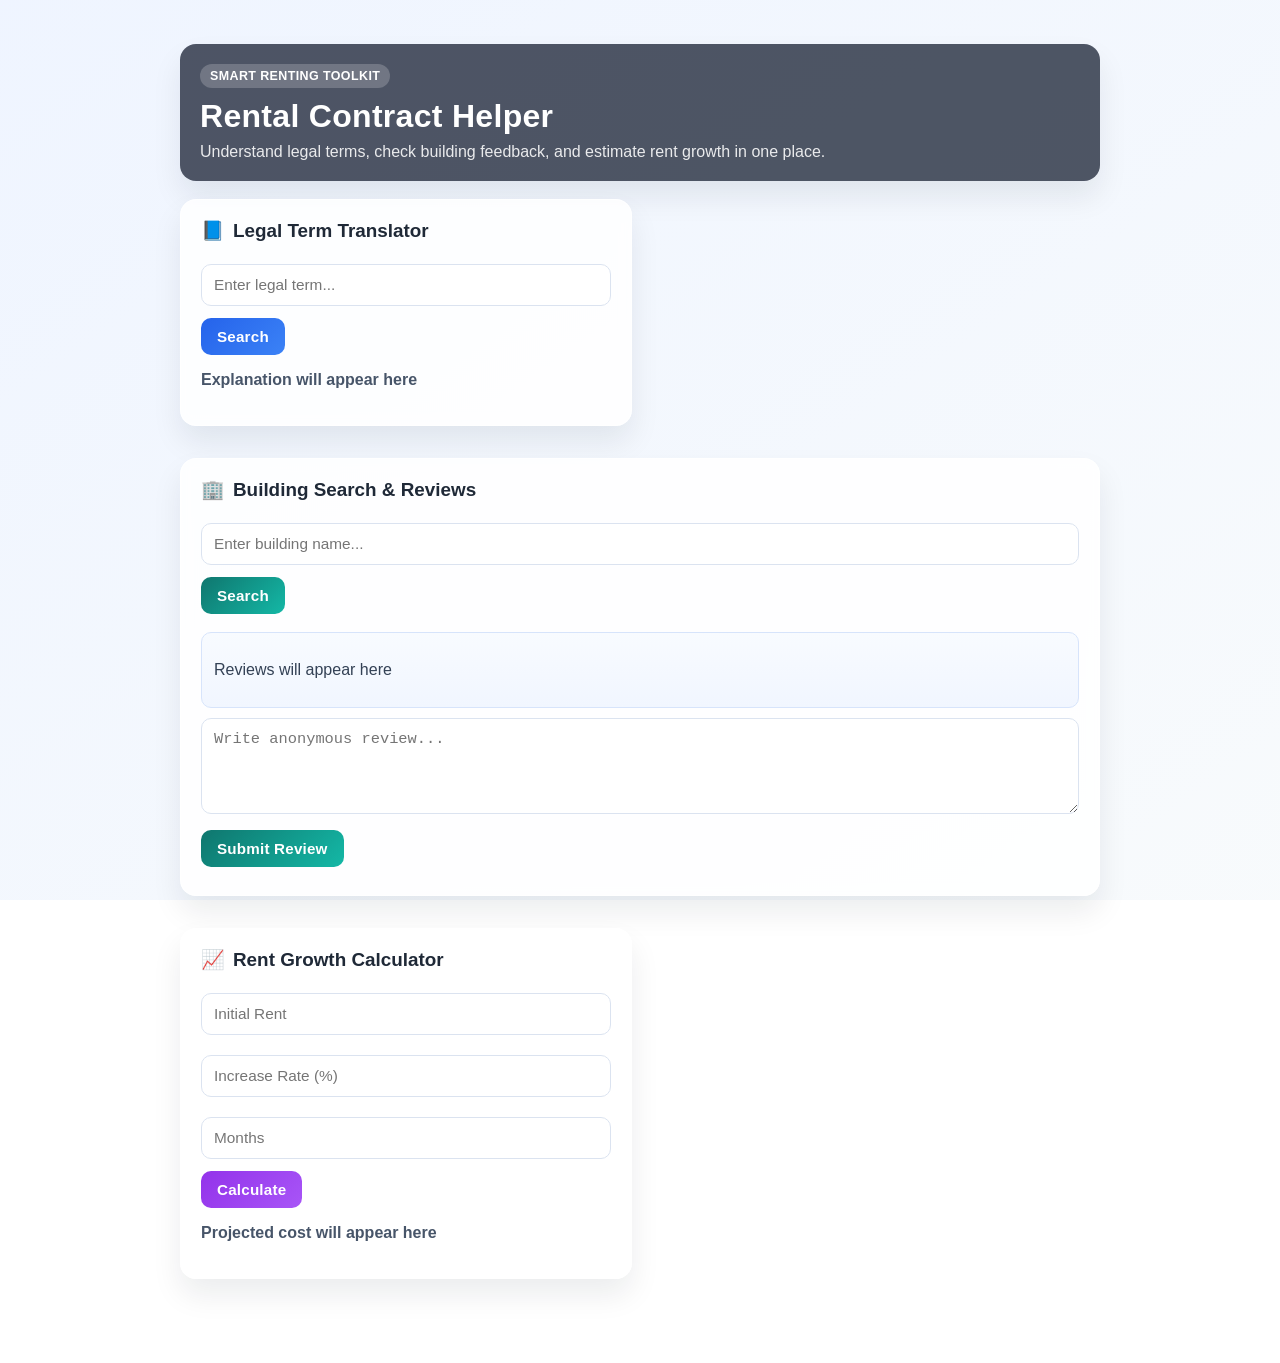
==== index.html @ ab66ba32 "first commit" ====
<!DOCTYPE html>
<html lang="en">
<head>
    <meta charset="UTF-8">
    <meta name="viewport" content="width=device-width, initial-scale=1.0">
    <title>Rental Contract Helper</title>
    <link rel="stylesheet" href="style.css">
</head>
<body>

<div class="container">
    <header class="hero">
        <p class="hero-badge">Smart Renting Toolkit</p>
        <h1>Rental Contract Helper</h1>
        <p class="hero-subtitle">Understand legal terms, check building feedback, and estimate rent growth in one place.</p>
    </header>

    <main class="dashboard-grid">

    <!-- Legal Translator -->
    <section class="card card-legal">
        <h2>Legal Term Translator</h2>
        <input type="text" placeholder="Enter legal term..." id="legalInput">
        <button class="btn btn-legal">Search</button>
        <p class="result">Explanation will appear here</p>
    </section>

    <!-- Building Search -->
    <section class="card card-building">
        <h2>Building Search & Reviews</h2>
        <input type="text" placeholder="Enter building name...">
        <button class="btn btn-building">Search</button>

        <div class="reviews">
            <p>Reviews will appear here</p>
        </div>

        <textarea placeholder="Write anonymous review..."></textarea>
        <button class="btn btn-building">Submit Review</button>
    </section>

    <!-- Rent Calculator -->
    <section class="card card-rent">
        <h2>Rent Growth Calculator</h2>
        <input type="number" placeholder="Initial Rent">
        <input type="number" placeholder="Increase Rate (%)">
        <input type="number" placeholder="Months">
        <button class="btn btn-rent">Calculate</button>

        <p class="result">Projected cost will appear here</p>
    </section>
    </main>
</div>

<script src="script.js"></script>
</body>
</html>
---- style.css ----
:root {
    --bg-start: #eef4ff;
    --bg-end: #f7fafc;
    --card-bg: rgba(255, 255, 255, 0.85);
    --text-main: #1f2937;
    --text-muted: #475569;
    --primary: #2563eb;
    --primary-dark: #1d4ed8;
    --border: #dbe3f0;
    --shadow: 0 16px 30px rgba(15, 23, 42, 0.08);
}

* {
    box-sizing: border-box;
}

body {
    margin: 0;
    font-family: "Inter", "Segoe UI", Roboto, Arial, sans-serif;
    color: var(--text-main);
    background-image:
        linear-gradient(to bottom right, rgba(238, 244, 255, 0.94), rgba(247, 250, 252, 0.9)),
        url("house-background.jpg");
    background-size: cover;
    background-position: center;
    background-attachment: fixed;
}

.container {
    max-width: 960px;
    margin: 44px auto;
    padding: 0 20px 24px;
}

.hero {
    margin-bottom: 18px;
    padding: 20px;
    border-radius: 16px;
    background: rgba(15, 23, 42, 0.72);
    color: #ffffff;
    box-shadow: var(--shadow);
}

.hero-badge {
    display: inline-block;
    margin: 0 0 10px;
    padding: 5px 10px;
    border-radius: 999px;
    background: rgba(255, 255, 255, 0.2);
    font-size: 0.78rem;
    font-weight: 600;
    letter-spacing: 0.4px;
    text-transform: uppercase;
}

h1 {
    margin: 0 0 8px;
    font-size: clamp(1.8rem, 2.5vw, 2.4rem);
    letter-spacing: 0.3px;
}

.hero-subtitle {
    margin: 0;
    max-width: 680px;
    color: rgba(255, 255, 255, 0.88);
}

h2 {
    margin: 0 0 12px;
    font-size: 1.18rem;
}

.dashboard-grid {
    display: grid;
    grid-template-columns: repeat(2, minmax(0, 1fr));
    gap: 16px;
}

.card {
    background: var(--card-bg);
    backdrop-filter: blur(6px);
    border: 1px solid rgba(255, 255, 255, 0.7);
    border-radius: 16px;
    box-shadow: var(--shadow);
    padding: 20px;
    margin-bottom: 16px;
}

.card:nth-child(2) {
    grid-column: 1 / -1;
}

.card h2::before {
    margin-right: 8px;
}

.card-legal h2::before {
    content: "📘";
}

.card-building h2::before {
    content: "🏢";
}

.card-rent h2::before {
    content: "📈";
}

input,
textarea {
    width: 100%;
    margin: 10px 0;
    padding: 11px 12px;
    border-radius: 10px;
    border: 1px solid var(--border);
    background: #ffffff;
    color: var(--text-main);
    font-size: 0.96rem;
    transition: border-color 0.2s ease, box-shadow 0.2s ease;
}

input:focus,
textarea:focus {
    outline: none;
    border-color: #8ab4ff;
    box-shadow: 0 0 0 4px rgba(37, 99, 235, 0.12);
}

textarea {
    min-height: 96px;
    resize: vertical;
}

button {
    border: none;
    border-radius: 10px;
    background: linear-gradient(135deg, var(--primary), #3b82f6);
    color: #ffffff;
    font-size: 0.95rem;
    font-weight: 600;
    letter-spacing: 0.2px;
    padding: 10px 16px;
    margin: 2px 0 8px;
    cursor: pointer;
    transition: transform 0.15s ease, box-shadow 0.2s ease, background 0.2s ease;
}

button:hover {
    background: linear-gradient(135deg, var(--primary-dark), #2563eb);
    box-shadow: 0 8px 18px rgba(37, 99, 235, 0.25);
    transform: translateY(-1px);
}

button:active {
    transform: translateY(0);
}

.btn-legal {
    background: linear-gradient(135deg, #2563eb, #3b82f6);
}

.btn-building {
    background: linear-gradient(135deg, #0f766e, #14b8a6);
}

.btn-rent {
    background: linear-gradient(135deg, #9333ea, #a855f7);
}

.btn-legal:hover {
    background: linear-gradient(135deg, #1d4ed8, #2563eb);
}

.btn-building:hover {
    background: linear-gradient(135deg, #0f766e, #0d9488);
}

.btn-rent:hover {
    background: linear-gradient(135deg, #7e22ce, #9333ea);
}

.result {
    margin-top: 8px;
    color: var(--text-muted);
    font-weight: 600;
}

.reviews {
    margin-top: 10px;
    border: 1px solid #d7e4fb;
    background: linear-gradient(180deg, #f8fbff, #f1f6ff);
    border-radius: 10px;
    padding: 12px;
    color: #334155;
}

@media (max-width: 640px) {
    .container {
        margin: 28px auto;
        padding: 0 14px 18px;
    }

    .hero {
        padding: 16px;
    }

    .dashboard-grid {
        grid-template-columns: 1fr;
    }

    .card:nth-child(2) {
        grid-column: auto;
    }

    .card {
        padding: 16px;
    }

    button {
        width: 100%;
    }
}
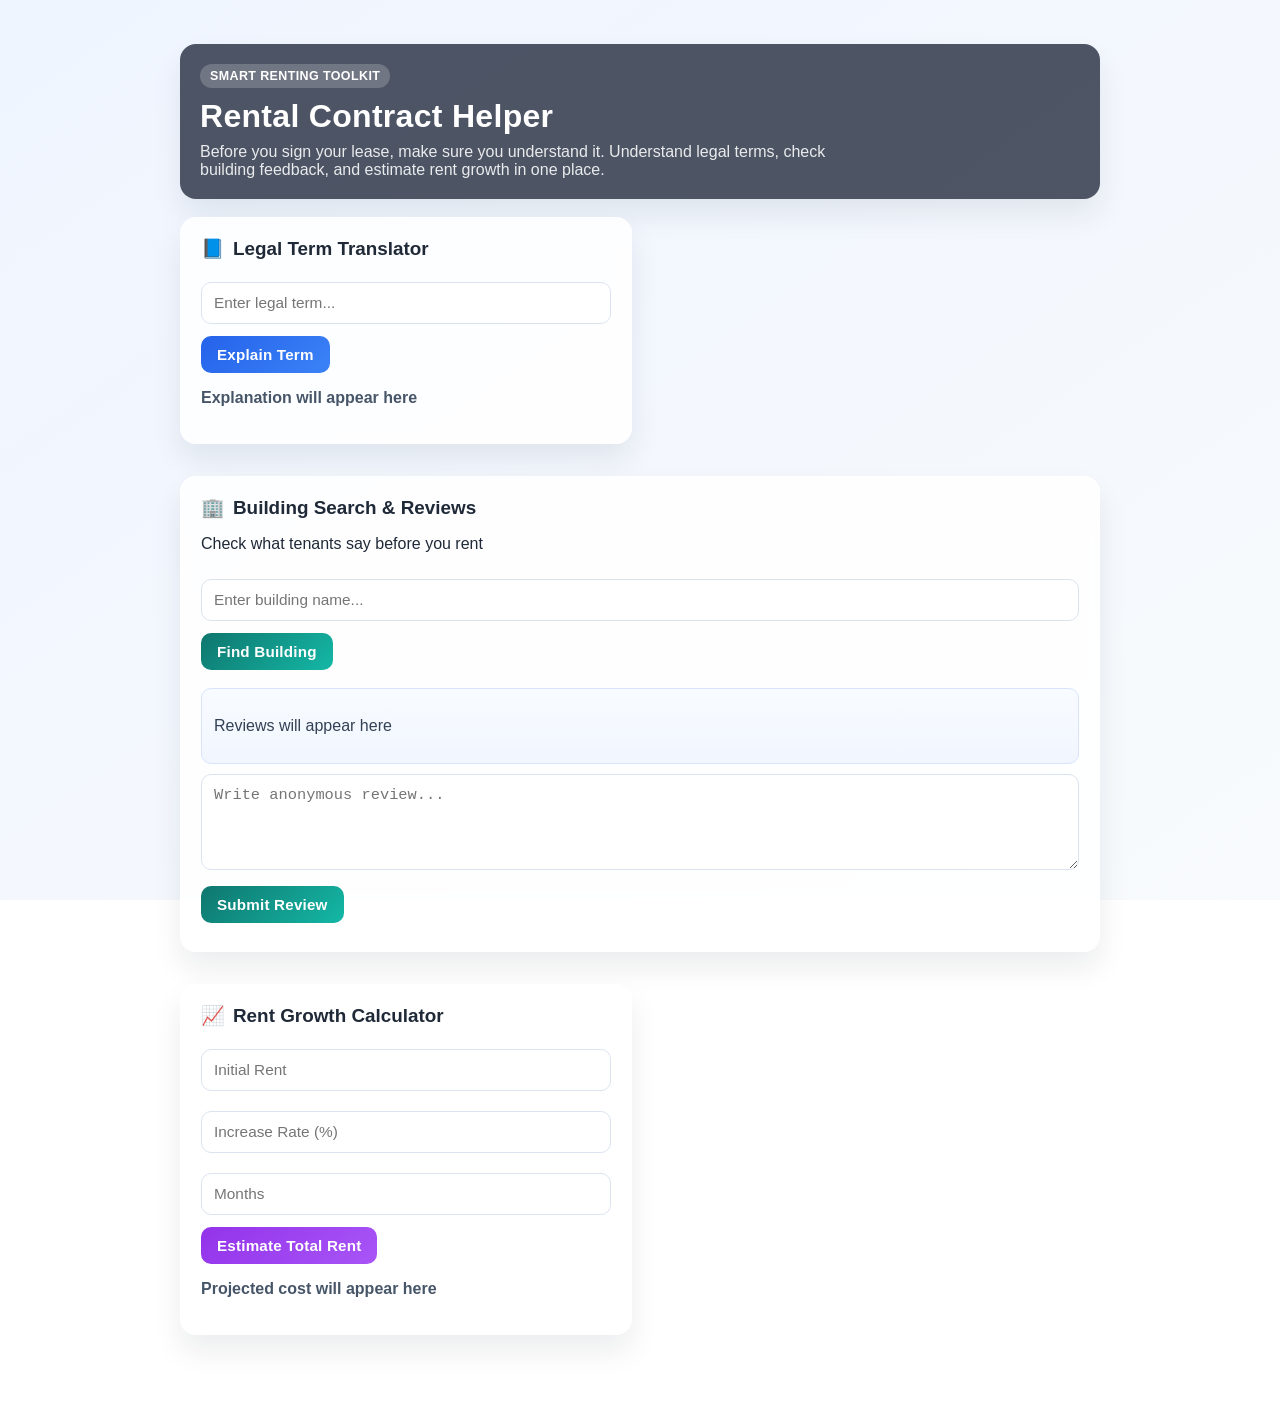
==== commit 867ca535: "Update index.html" ====
--- a/index.html
+++ b/index.html
@@ -12,7 +12,7 @@
     <header class="hero">
         <p class="hero-badge">Smart Renting Toolkit</p>
         <h1>Rental Contract Helper</h1>
-        <p class="hero-subtitle">Understand legal terms, check building feedback, and estimate rent growth in one place.</p>
+        <p class="hero-subtitle">Before you sign your lease, make sure you understand it. Understand legal terms, check building feedback, and estimate rent growth in one place.</p>
     </header>
 
     <main class="dashboard-grid">
@@ -21,15 +21,17 @@
     <section class="card card-legal">
         <h2>Legal Term Translator</h2>
         <input type="text" placeholder="Enter legal term..." id="legalInput">
-        <button class="btn btn-legal">Search</button>
+        <button class="btn btn-legal">Explain Term</button>
         <p class="result">Explanation will appear here</p>
     </section>
 
     <!-- Building Search -->
     <section class="card card-building">
         <h2>Building Search & Reviews</h2>
+        <p class="helper-text">Check what tenants say before you rent</p>
+
         <input type="text" placeholder="Enter building name...">
-        <button class="btn btn-building">Search</button>
+        <button class="btn btn-building">Find Building</button>
 
         <div class="reviews">
             <p>Reviews will appear here</p>
@@ -45,7 +47,7 @@
         <input type="number" placeholder="Initial Rent">
         <input type="number" placeholder="Increase Rate (%)">
         <input type="number" placeholder="Months">
-        <button class="btn btn-rent">Calculate</button>
+        <button class="btn btn-rent">Estimate Total Rent</button>
 
         <p class="result">Projected cost will appear here</p>
     </section>
@@ -54,4 +56,4 @@
 
 <script src="script.js"></script>
 </body>
-</html>+</html>
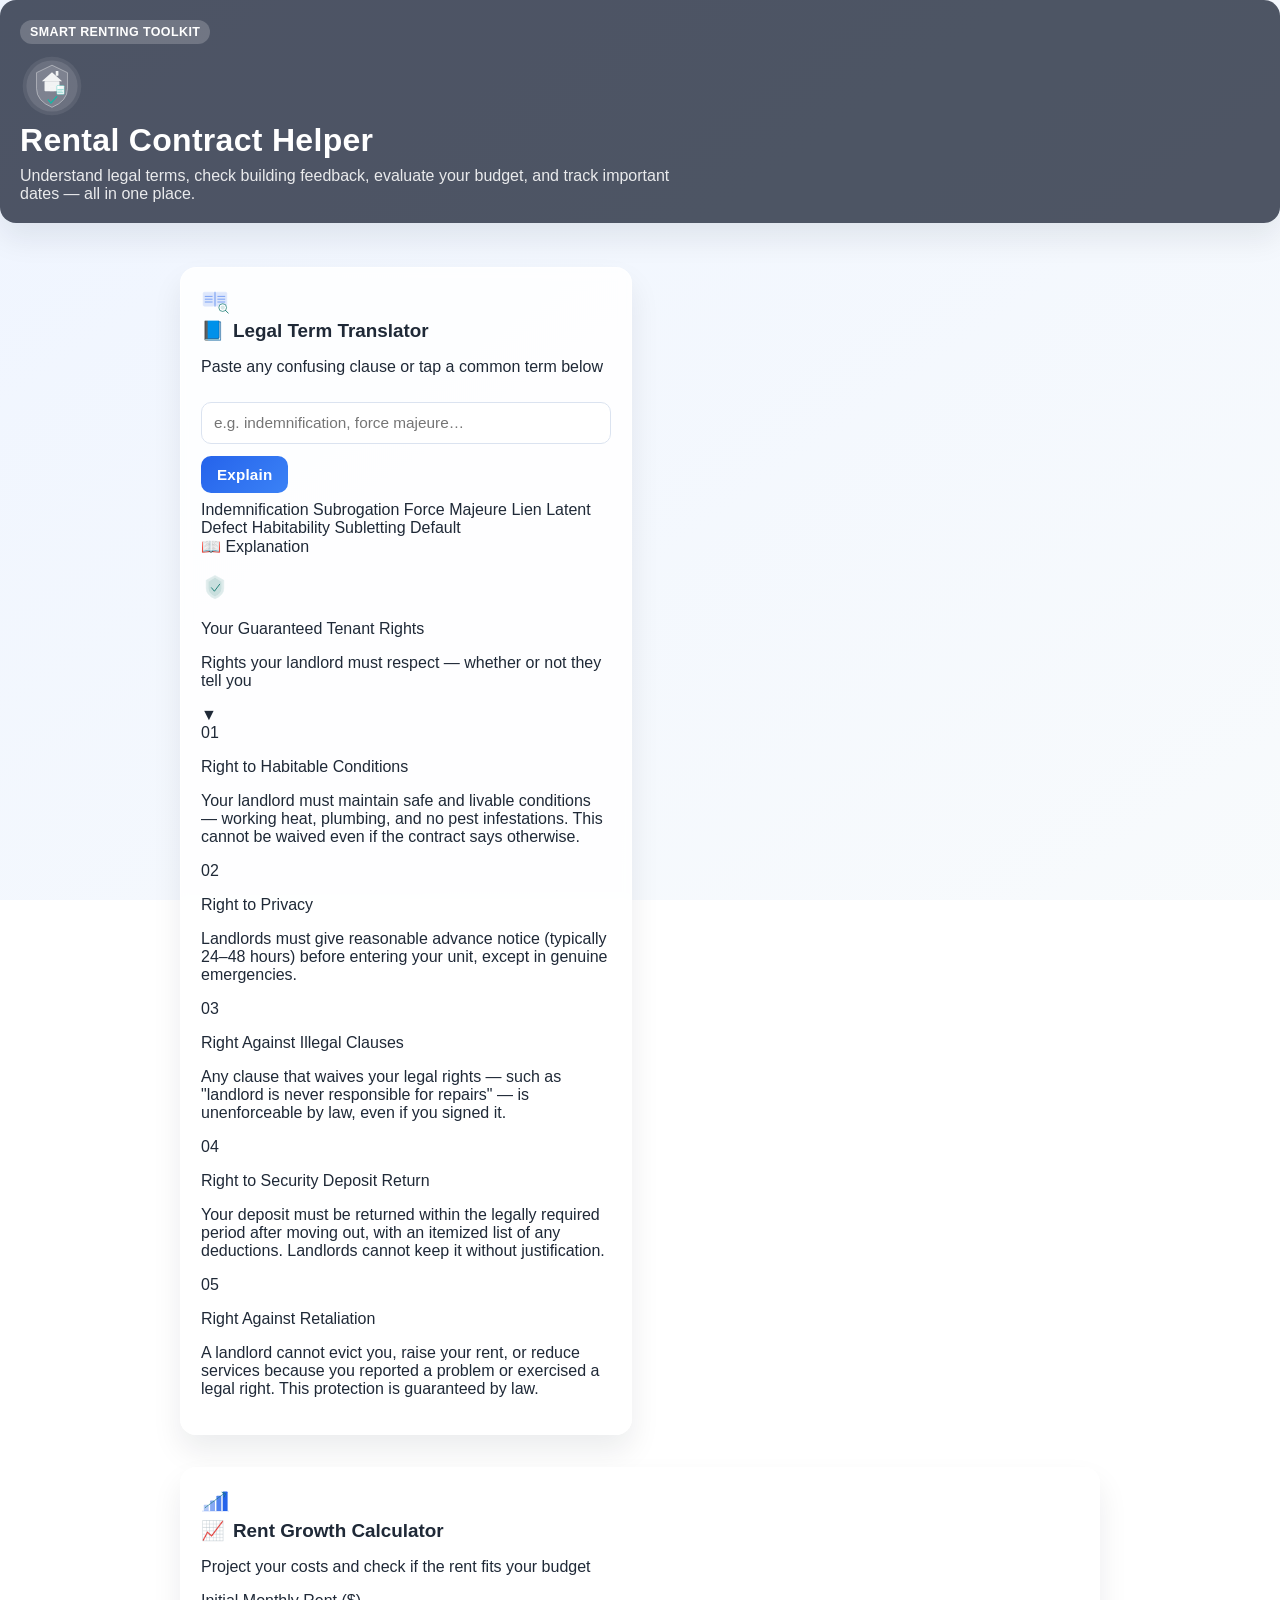
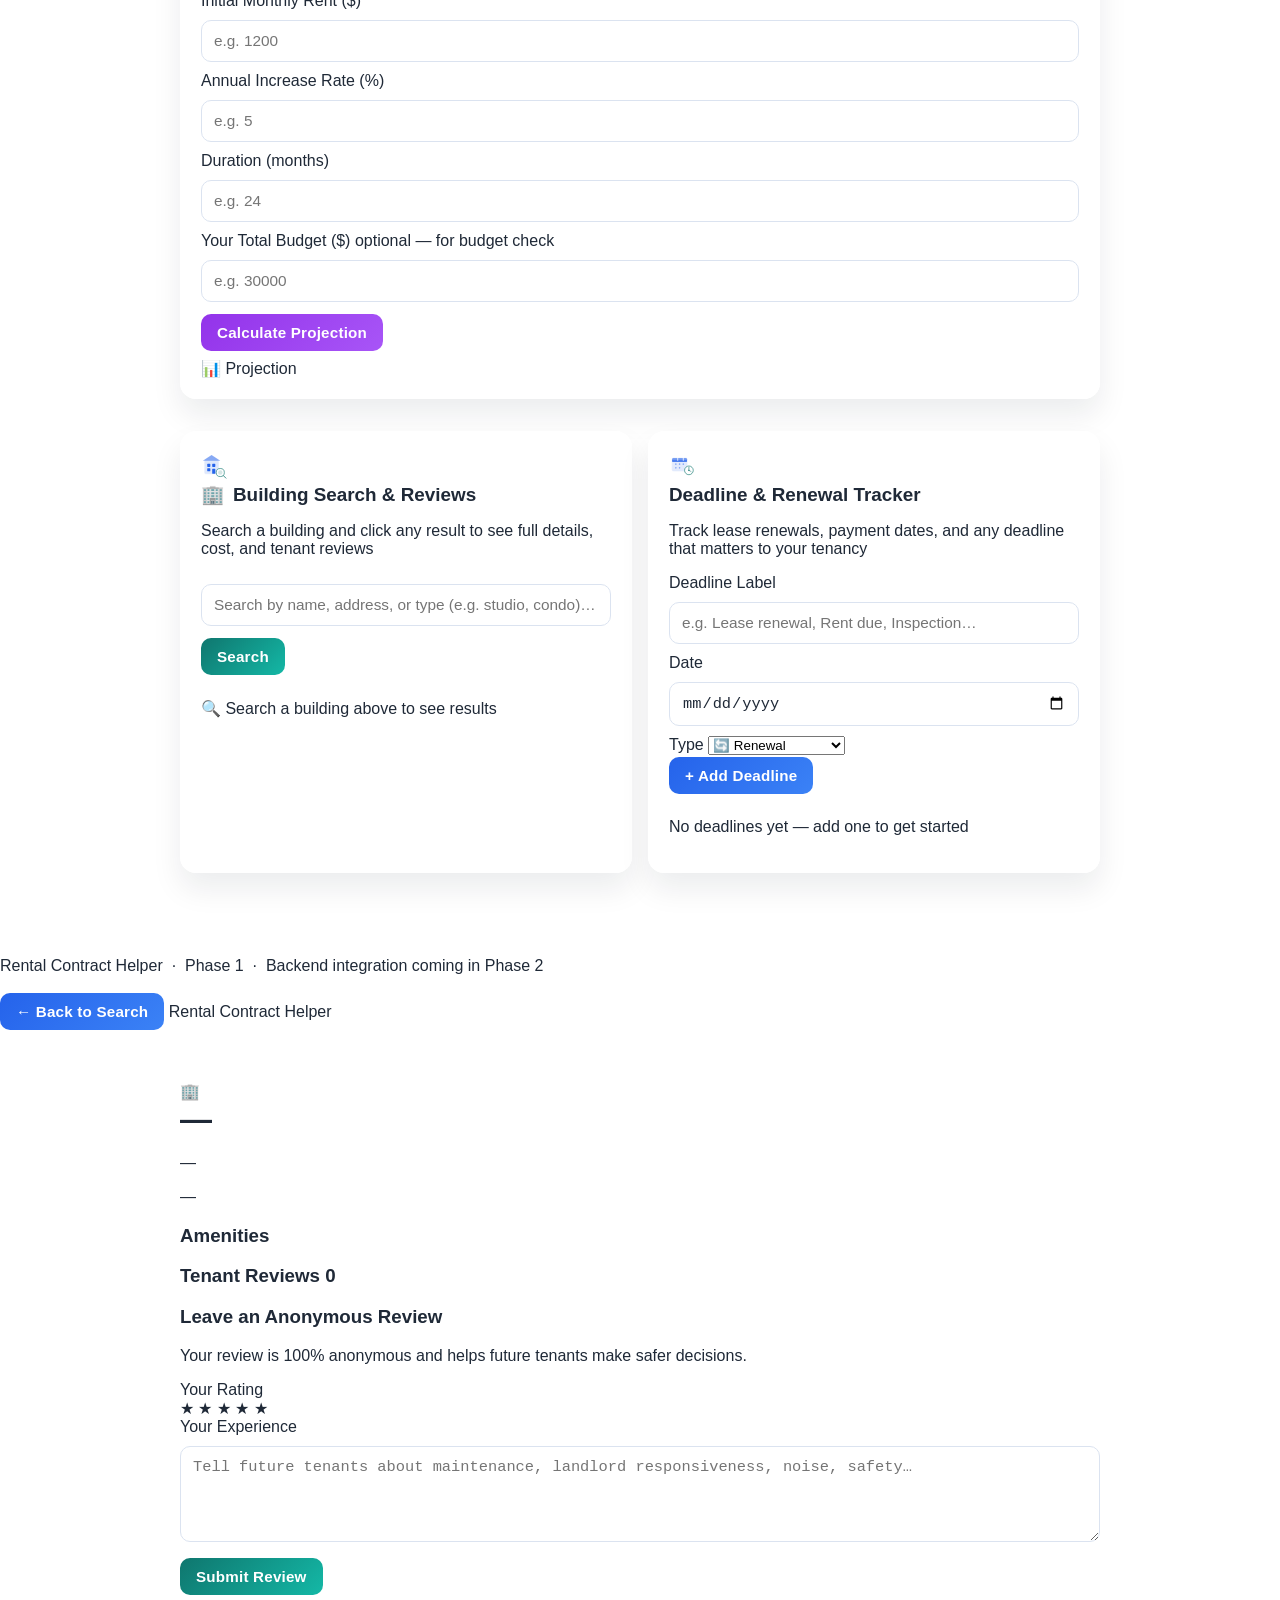
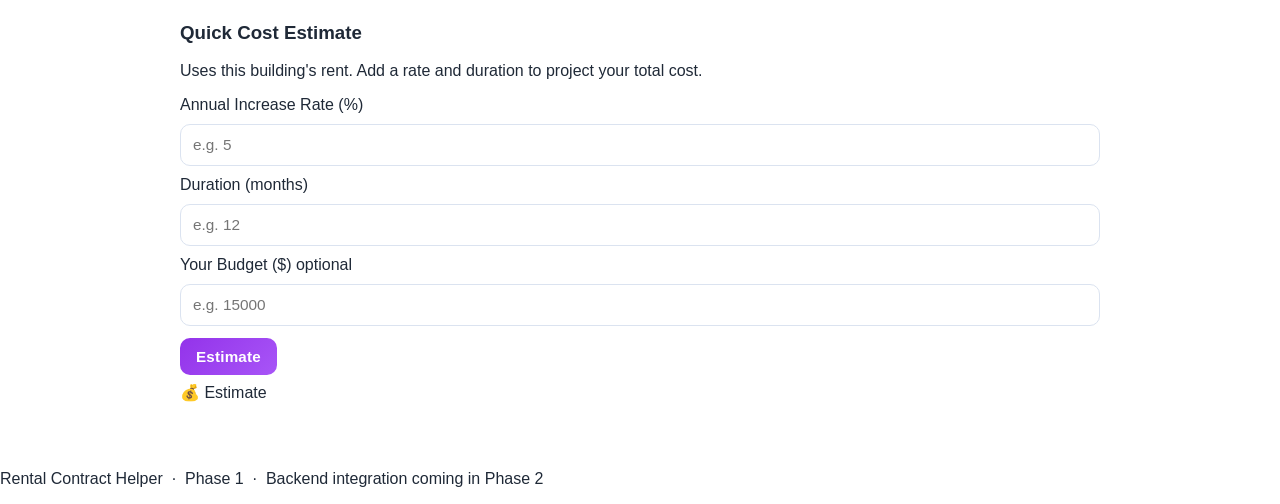
==== commit 23518ae6: "Update index.html" ====
--- a/index.html
+++ b/index.html
@@ -4,54 +4,331 @@
     <meta charset="UTF-8">
     <meta name="viewport" content="width=device-width, initial-scale=1.0">
     <title>Rental Contract Helper</title>
+    <link rel="preconnect" href="https://fonts.googleapis.com">
+    <link href="https://fonts.googleapis.com/css2?family=DM+Sans:opsz,wght@9..40,400;9..40,500;9..40,600&family=Lora:wght@600&display=swap" rel="stylesheet">
     <link rel="stylesheet" href="style.css">
 </head>
 <body>
 
-<div class="container">
-    <header class="hero">
-        <p class="hero-badge">Smart Renting Toolkit</p>
-        <h1>Rental Contract Helper</h1>
-        <p class="hero-subtitle">Before you sign your lease, make sure you understand it. Understand legal terms, check building feedback, and estimate rent growth in one place.</p>
-    </header>
-
-    <main class="dashboard-grid">
-
-    <!-- Legal Translator -->
-    <section class="card card-legal">
-        <h2>Legal Term Translator</h2>
-        <input type="text" placeholder="Enter legal term..." id="legalInput">
-        <button class="btn btn-legal">Explain Term</button>
-        <p class="result">Explanation will appear here</p>
-    </section>
-
-    <!-- Building Search -->
-    <section class="card card-building">
-        <h2>Building Search & Reviews</h2>
-        <p class="helper-text">Check what tenants say before you rent</p>
-
-        <input type="text" placeholder="Enter building name...">
-        <button class="btn btn-building">Find Building</button>
-
-        <div class="reviews">
-            <p>Reviews will appear here</p>
+<!-- ══════════════════════════════════════════
+     PAGE: DASHBOARD
+══════════════════════════════════════════ -->
+<div id="page-dashboard" class="page active">
+
+   <header class="hero">
+    <div class="hero-inner">
+        <span class="hero-badge">Smart Renting Toolkit</span>
+        <div class="hero-title-row">
+            <svg width="64" height="64" viewBox="-120 -120 240 240" fill="none" xmlns="http://www.w3.org/2000/svg">
+                <circle cx="0" cy="0" r="110" fill="white" opacity="0.08"/>
+                <circle cx="0" cy="0" r="96" fill="white" opacity="0.10"/>
+                <path d="M0,-78 L58,-50 L58,10 Q58,56 0,80 Q-58,56 -58,10 L-58,-50 Z" fill="white" opacity="0.12"/>
+                <path d="M0,-78 L58,-50 L58,10 Q58,56 0,80 Q-58,56 -58,10 L-58,-50 Z" fill="none" stroke="white" stroke-width="2.5" stroke-linejoin="round" opacity="0.6"/>
+                <polygon points="0,-52 38,-18 -38,-18" fill="white" opacity="0.9"/>
+                <rect x="14" y="-56" width="10" height="18" rx="2" fill="white" opacity="0.9"/>
+                <rect x="-28" y="-18" width="56" height="38" rx="3" fill="white" opacity="0.9"/>
+                <rect x="-9" y="2" width="18" height="18" rx="3" fill="none" stroke="rgba(255,255,255,0.4)" stroke-width="1.5"/>
+                <g transform="translate(18,-2)">
+                    <rect x="0" y="0" width="28" height="34" rx="3" fill="white" opacity="0.95"/>
+                    <rect x="0" y="0" width="28" height="34" rx="3" fill="none" stroke="rgba(20,184,166,0.8)" stroke-width="1.5"/>
+                    <line x1="4" y1="15" x2="24" y2="15" stroke="#14b8a6" stroke-width="1.5" stroke-linecap="round"/>
+                    <line x1="4" y1="21" x2="20" y2="21" stroke="#14b8a6" stroke-width="1.5" stroke-linecap="round"/>
+                    <line x1="4" y1="27" x2="22" y2="27" stroke="#14b8a6" stroke-width="1.5" stroke-linecap="round"/>
+                </g>
+                <path d="M-14,52 L-4,64 L18,40" fill="none" stroke="#14b8a6" stroke-width="5" stroke-linecap="round" stroke-linejoin="round"/>
+            </svg>
+            <h1>Rental Contract Helper</h1>
         </div>
-
-        <textarea placeholder="Write anonymous review..."></textarea>
-        <button class="btn btn-building">Submit Review</button>
-    </section>
-
-    <!-- Rent Calculator -->
-    <section class="card card-rent">
-        <h2>Rent Growth Calculator</h2>
-        <input type="number" placeholder="Initial Rent">
-        <input type="number" placeholder="Increase Rate (%)">
-        <input type="number" placeholder="Months">
-        <button class="btn btn-rent">Estimate Total Rent</button>
-
-        <p class="result">Projected cost will appear here</p>
-    </section>
+        <p class="hero-subtitle">Understand legal terms, check building feedback, evaluate your budget, and track important dates — all in one place.</p>
+    </div>
+</header>
+
+    <main class="container">
+        <div class="dashboard-grid">
+
+            <!-- ── 1. Legal Translator ── -->
+            <section class="card card-legal">
+                <div class="card-header">
+                    <span class="card-icon"><svg width="28" height="28" viewBox="-40 -40 80 80" fill="none" xmlns="http://www.w3.org/2000/svg"><rect x="-34" y="-28" width="32" height="40" rx="4" fill="#2563eb" opacity="0.15" stroke="#2563eb" stroke-width="1.5"/><rect x="2" y="-28" width="32" height="40" rx="4" fill="#2563eb" opacity="0.15" stroke="#2563eb" stroke-width="1.5"/><line x1="0" y1="-28" x2="0" y2="12" stroke="#2563eb" stroke-width="2" stroke-linecap="round"/><line x1="-28" y1="-16" x2="-8" y2="-16" stroke="#2563eb" stroke-width="1.5" stroke-linecap="round"/><line x1="-28" y1="-8" x2="-8" y2="-8" stroke="#2563eb" stroke-width="1.5" stroke-linecap="round"/><line x1="-28" y1="0" x2="-8" y2="0" stroke="#2563eb" stroke-width="1.5" stroke-linecap="round"/><line x1="8" y1="-16" x2="28" y2="-16" stroke="#2563eb" stroke-width="1.5" stroke-linecap="round"/><line x1="8" y1="-8" x2="28" y2="-8" stroke="#2563eb" stroke-width="1.5" stroke-linecap="round"/><line x1="8" y1="0" x2="28" y2="0" stroke="#2563eb" stroke-width="1.5" stroke-linecap="round"/><circle cx="22" cy="16" r="11" fill="white" stroke="#0f766e" stroke-width="2"/><circle cx="22" cy="16" r="6" fill="#0f766e" opacity="0.18"/><line x1="30" y1="24" x2="38" y2="32" stroke="#0f766e" stroke-width="2.5" stroke-linecap="round"/></svg></span>
+                    <div>
+                        <h2>Legal Term Translator</h2>
+                        <p class="card-desc">Paste any confusing clause or tap a common term below</p>
+                    </div>
+                </div>
+                <div class="input-row">
+                    <input type="text" id="legalInput" placeholder="e.g. indemnification, force majeure…"
+                           onkeydown="if(event.key==='Enter') explainTerm()">
+                    <button class="btn btn-legal" onclick="explainTerm()">Explain</button>
+                </div>
+                <div class="quick-terms">
+                    <span class="tag" onclick="quickTerm('indemnification')">Indemnification</span>
+                    <span class="tag" onclick="quickTerm('subrogation')">Subrogation</span>
+                    <span class="tag" onclick="quickTerm('force majeure')">Force Majeure</span>
+                    <span class="tag" onclick="quickTerm('lien')">Lien</span>
+                    <span class="tag" onclick="quickTerm('latent defect')">Latent Defect</span>
+                    <span class="tag" onclick="quickTerm('habitability')">Habitability</span>
+                    <span class="tag" onclick="quickTerm('subletting')">Subletting</span>
+                    <span class="tag" onclick="quickTerm('default')">Default</span>
+                </div>
+                <div class="result-box hidden" id="legalResult">
+                    <span class="result-label">📖 Explanation</span>
+                    <p id="legalText"></p>
+                </div>
+
+                <!-- Tenant Rights panel -->
+                <div class="rights-banner">
+                    <div class="rights-banner-top" onclick="toggleRights()">
+                       <span class="rights-icon"><svg width="28" height="28" viewBox="-40 -48 80 96" fill="none" xmlns="http://www.w3.org/2000/svg"><path d="M0,-36 L30,-20 L30,8 Q30,32 0,44 Q-30,32 -30,8 L-30,-20 Z" fill="#0f766e" opacity="0.13" stroke="#0f766e" stroke-width="2" stroke-linejoin="round"/><path d="M0,-28 L22,-15 L22,8 Q22,26 0,36 Q-22,26 -22,8 L-22,-15 Z" fill="#0f766e" opacity="0.10"/><path d="M-12,6 L-2,18 L16,-6" fill="none" stroke="#0f766e" stroke-width="3" stroke-linecap="round" stroke-linejoin="round"/></svg></span>
+                        <div>
+                            <p class="rights-title">Your Guaranteed Tenant Rights</p>
+                            <p class="rights-sub">Rights your landlord must respect — whether or not they tell you</p>
+                        </div>
+                        <span class="rights-chevron" id="rightsChevron">▼</span>
+                    </div>
+                    <div class="rights-list hidden" id="rightsList">
+                        <div class="right-item">
+                            <span class="right-num">01</span>
+                            <div>
+                                <p class="right-name">Right to Habitable Conditions</p>
+                                <p class="right-desc">Your landlord must maintain safe and livable conditions — working heat, plumbing, and no pest infestations. This cannot be waived even if the contract says otherwise.</p>
+                            </div>
+                        </div>
+                        <div class="right-item">
+                            <span class="right-num">02</span>
+                            <div>
+                                <p class="right-name">Right to Privacy</p>
+                                <p class="right-desc">Landlords must give reasonable advance notice (typically 24–48 hours) before entering your unit, except in genuine emergencies.</p>
+                            </div>
+                        </div>
+                        <div class="right-item">
+                            <span class="right-num">03</span>
+                            <div>
+                                <p class="right-name">Right Against Illegal Clauses</p>
+                                <p class="right-desc">Any clause that waives your legal rights — such as "landlord is never responsible for repairs" — is unenforceable by law, even if you signed it.</p>
+                            </div>
+                        </div>
+                        <div class="right-item">
+                            <span class="right-num">04</span>
+                            <div>
+                                <p class="right-name">Right to Security Deposit Return</p>
+                                <p class="right-desc">Your deposit must be returned within the legally required period after moving out, with an itemized list of any deductions. Landlords cannot keep it without justification.</p>
+                            </div>
+                        </div>
+                        <div class="right-item">
+                            <span class="right-num">05</span>
+                            <div>
+                                <p class="right-name">Right Against Retaliation</p>
+                                <p class="right-desc">A landlord cannot evict you, raise your rent, or reduce services because you reported a problem or exercised a legal right. This protection is guaranteed by law.</p>
+                            </div>
+                        </div>
+                    </div>
+                </div>
+            </section>
+
+            <!-- ── 2. Rent Calculator + Budget Evaluator ── -->
+            <section class="card card-rent">
+                <div class="card-header">
+                   <span class="card-icon"><svg width="28" height="28" viewBox="-40 -44 80 80" fill="none" xmlns="http://www.w3.org/2000/svg"><rect x="-32" y="4" width="14" height="18" rx="2" fill="#2563eb" opacity="0.35"/><rect x="-14" y="-8" width="14" height="30" rx="2" fill="#2563eb" opacity="0.55"/><rect x="4" y="-22" width="14" height="44" rx="2" fill="#2563eb" opacity="0.80"/><rect x="22" y="-34" width="14" height="56" rx="2" fill="#2563eb"/><line x1="-36" y1="22" x2="40" y2="22" stroke="#2563eb" stroke-width="1.5" stroke-linecap="round" opacity="0.4"/><line x1="-28" y1="12" x2="28" y2="-30" stroke="#0f766e" stroke-width="2" stroke-linecap="round" stroke-dasharray="4 3"/><path d="M20,-32 L30,-28 L26,-18" fill="none" stroke="#0f766e" stroke-width="2" stroke-linecap="round" stroke-linejoin="round"/></svg></span>
+                    <div>
+                        <h2>Rent Growth Calculator</h2>
+                        <p class="card-desc">Project your costs and check if the rent fits your budget</p>
+                    </div>
+                </div>
+                <div class="field-group">
+                    <label>Initial Monthly Rent ($)</label>
+                    <input type="number" id="initialRent" placeholder="e.g. 1200" min="0">
+                </div>
+                <div class="field-group">
+                    <label>Annual Increase Rate (%)</label>
+                    <input type="number" id="increaseRate" placeholder="e.g. 5" min="0" max="100" step="0.1">
+                </div>
+                <div class="field-group">
+                    <label>Duration (months)</label>
+                    <input type="number" id="months" placeholder="e.g. 24" min="1">
+                </div>
+                <!-- Budget evaluator input -->
+                <div class="field-group">
+                    <label>Your Total Budget ($) <span class="label-optional">optional — for budget check</span></label>
+                    <input type="number" id="userBudget" placeholder="e.g. 30000" min="0">
+                </div>
+                <button class="btn btn-rent" onclick="calculateRent()">Calculate Projection</button>
+                <div class="result-box hidden" id="rentResult">
+                    <span class="result-label">📊 Projection</span>
+                    <div class="budget-alert hidden" id="budgetAlert"></div>
+                    <div class="rent-stats" id="rentStats"></div>
+                    <div class="feasible-row hidden" id="feasibleRow"></div>
+                    <div class="rent-breakdown" id="rentBreakdown"></div>
+                </div>
+            </section>
+
+            <!-- ── 3. Building Search ── -->
+            <section class="card card-building full-width">
+                <div class="card-header">
+                   <span class="card-icon"><svg width="28" height="28" viewBox="-40 -48 90 90" fill="none" xmlns="http://www.w3.org/2000/svg"><rect x="-28" y="-20" width="44" height="42" rx="3" fill="#2563eb" opacity="0.15" stroke="#2563eb" stroke-width="1.8"/><polygon points="-6,-38 -34,-20 22,-20" fill="#2563eb" opacity="0.55"/><rect x="-20" y="-10" width="10" height="10" rx="2" fill="#2563eb"/><rect x="-4" y="-10" width="10" height="10" rx="2" fill="#2563eb"/><rect x="-20" y="4" width="10" height="10" rx="2" fill="#2563eb"/><rect x="-4" y="6" width="10" height="16" rx="2" fill="#2563eb"/><circle cx="22" cy="18" r="13" fill="white" stroke="#0f766e" stroke-width="2"/><circle cx="22" cy="18" r="7" fill="#0f766e" opacity="0.18"/><line x1="32" y1="28" x2="40" y2="36" stroke="#0f766e" stroke-width="2.5" stroke-linecap="round"/></svg></span>
+                    <div>
+                        <h2>Building Search &amp; Reviews</h2>
+                        <p class="card-desc">Search a building and click any result to see full details, cost, and tenant reviews</p>
+                    </div>
+                </div>
+                <div class="search-row">
+                    <input type="text" id="buildingInput"
+                           placeholder="Search by name, address, or type (e.g. studio, condo)…"
+                           onkeydown="if(event.key==='Enter') searchBuilding()">
+                    <button class="btn btn-building" onclick="searchBuilding()">Search</button>
+                </div>
+                <div class="buildings-grid" id="buildingsGrid">
+                    <p class="placeholder-text">🔍 Search a building above to see results</p>
+                </div>
+            </section>
+
+            <!-- ── 4. Deadline & Renewal Tracker ── -->
+            <section class="card card-tracker full-width">
+                <div class="card-header">
+                    <span class="card-icon"><svg width="28" height="28" viewBox="-40 -34 90 80" fill="none" xmlns="http://www.w3.org/2000/svg"><rect x="-30" y="-20" width="48" height="42" rx="4" fill="#2563eb" opacity="0.13" stroke="#2563eb" stroke-width="1.8"/><rect x="-30" y="-20" width="48" height="13" rx="4" fill="#2563eb" opacity="0.55"/><rect x="-30" y="-14" width="48" height="7" fill="#2563eb" opacity="0.55"/><line x1="-12" y1="-24" x2="-12" y2="-12" stroke="white" stroke-width="2.5" stroke-linecap="round"/><line x1="6" y1="-24" x2="6" y2="-12" stroke="white" stroke-width="2.5" stroke-linecap="round"/><circle cx="-18" cy="0" r="2.5" fill="#2563eb" opacity="0.5"/><circle cx="-6" cy="0" r="2.5" fill="#2563eb" opacity="0.5"/><circle cx="6" cy="0" r="2.5" fill="#2563eb" opacity="0.5"/><circle cx="-18" cy="12" r="2.5" fill="#2563eb" opacity="0.5"/><circle cx="-6" cy="12" r="2.5" fill="#2563eb" opacity="0.5"/><circle cx="24" cy="20" r="14" fill="white" stroke="#0f766e" stroke-width="2"/><circle cx="24" cy="20" r="2" fill="#0f766e"/><line x1="24" y1="20" x2="24" y2="10" stroke="#0f766e" stroke-width="2" stroke-linecap="round"/><line x1="24" y1="20" x2="31" y2="24" stroke="#0f766e" stroke-width="1.5" stroke-linecap="round"/></svg></span>
+                    <div>
+                        <h2>Deadline &amp; Renewal Tracker</h2>
+                        <p class="card-desc">Track lease renewals, payment dates, and any deadline that matters to your tenancy</p>
+                    </div>
+                </div>
+                <div class="tracker-layout">
+                    <div class="tracker-form">
+                        <div class="field-group">
+                            <label>Deadline Label</label>
+                            <input type="text" id="deadlineLabel" placeholder="e.g. Lease renewal, Rent due, Inspection…"
+                                   onkeydown="if(event.key==='Enter') addDeadline()">
+                        </div>
+                        <div class="tracker-row">
+                            <div class="field-group" style="flex:1">
+                                <label>Date</label>
+                                <input type="date" id="deadlineDate">
+                            </div>
+                            <div class="field-group" style="flex:1">
+                                <label>Type</label>
+                                <select id="deadlineType">
+                                    <option value="renewal">🔄 Renewal</option>
+                                    <option value="payment">💳 Payment</option>
+                                    <option value="inspection">🔍 Inspection</option>
+                                    <option value="notice">📨 Notice Deadline</option>
+                                    <option value="other">📌 Other</option>
+                                </select>
+                            </div>
+                        </div>
+                        <button class="btn btn-tracker" onclick="addDeadline()">+ Add Deadline</button>
+                    </div>
+                    <div class="tracker-list-wrap">
+                        <div class="tracker-list" id="trackerList">
+                            <p class="tracker-empty">No deadlines yet — add one to get started</p>
+                        </div>
+                    </div>
+                </div>
+            </section>
+
+        </div>
     </main>
+
+    <footer class="site-footer">
+        <p>Rental Contract Helper &nbsp;·&nbsp; Phase 1 &nbsp;·&nbsp; Backend integration coming in Phase 2</p>
+    </footer>
+
+</div>
+
+
+<!-- ══════════════════════════════════════════
+     PAGE: BUILDING DETAIL
+══════════════════════════════════════════ -->
+<div id="page-building" class="page">
+
+    <div class="detail-nav">
+        <button class="back-btn" onclick="goBack()">
+            <span class="back-arrow">←</span> Back to Search
+        </button>
+        <span class="detail-nav-brand">Rental Contract Helper</span>
+    </div>
+
+    <div class="container">
+
+        <div class="b-hero" id="bHero">
+            <div class="b-hero-img" id="bHeroImg">🏢</div>
+            <div class="b-hero-info">
+                <div class="b-badges" id="bBadges"></div>
+                <h1 class="b-name" id="bName">—</h1>
+                <p class="b-address" id="bAddress">—</p>
+                <div class="b-rating-row" id="bRatingRow"></div>
+                <p class="b-desc" id="bDesc">—</p>
+            </div>
+        </div>
+
+        <div class="b-stats-strip" id="bStatsStrip"></div>
+
+        <div class="b-body">
+            <div class="b-main">
+                <div class="b-section">
+                    <h3 class="section-heading">Amenities</h3>
+                    <div class="amenities-list" id="bAmenities"></div>
+                </div>
+                <div class="b-section">
+                    <h3 class="section-heading">
+                        Tenant Reviews
+                        <span class="review-pill" id="bReviewPill">0</span>
+                    </h3>
+                    <div id="bReviewsList"></div>
+                </div>
+            </div>
+
+            <aside class="b-sidebar">
+                <div class="sidebar-card">
+                    <h3 class="sidebar-title">Leave an Anonymous Review</h3>
+                    <p class="sidebar-note">Your review is 100% anonymous and helps future tenants make safer decisions.</p>
+                    <div class="field-group">
+                        <label>Your Rating</label>
+                        <div class="star-rating" id="starRating">
+                            <span class="star" data-val="1">★</span>
+                            <span class="star" data-val="2">★</span>
+                            <span class="star" data-val="3">★</span>
+                            <span class="star" data-val="4">★</span>
+                            <span class="star" data-val="5">★</span>
+                        </div>
+                        <input type="hidden" id="ratingValue" value="0">
+                    </div>
+                    <div class="field-group">
+                        <label>Your Experience</label>
+                        <textarea id="reviewText" placeholder="Tell future tenants about maintenance, landlord responsiveness, noise, safety…"></textarea>
+                    </div>
+                    <button class="btn btn-building btn-full" onclick="submitReview()">Submit Review</button>
+                    <p class="submit-note" id="submitNote"></p>
+                </div>
+
+                <div class="sidebar-card sidebar-calc">
+                    <h3 class="sidebar-title">Quick Cost Estimate</h3>
+                    <p class="sidebar-note">Uses this building's rent. Add a rate and duration to project your total cost.</p>
+                    <div class="field-group">
+                        <label>Annual Increase Rate (%)</label>
+                        <input type="number" id="quickRate" placeholder="e.g. 5" min="0" max="100" step="0.1">
+                    </div>
+                    <div class="field-group">
+                        <label>Duration (months)</label>
+                        <input type="number" id="quickMonths" placeholder="e.g. 12" min="1">
+                    </div>
+                    <div class="field-group">
+                        <label>Your Budget ($) <span class="label-optional">optional</span></label>
+                        <input type="number" id="quickBudget" placeholder="e.g. 15000" min="0">
+                    </div>
+                    <button class="btn btn-rent btn-full" onclick="quickCalc()">Estimate</button>
+                    <div class="result-box hidden" id="quickResult">
+                        <span class="result-label">💰 Estimate</span>
+                        <div class="budget-alert hidden" id="quickBudgetAlert"></div>
+                        <div id="quickResultText"></div>
+                        <div class="feasible-row hidden" id="quickFeasibleRow"></div>
+                    </div>
+                </div>
+            </aside>
+        </div>
+    </div>
+
+    <footer class="site-footer">
+        <p>Rental Contract Helper &nbsp;·&nbsp; Phase 1 &nbsp;·&nbsp; Backend integration coming in Phase 2</p>
+    </footer>
+
 </div>
 
 <script src="script.js"></script>
